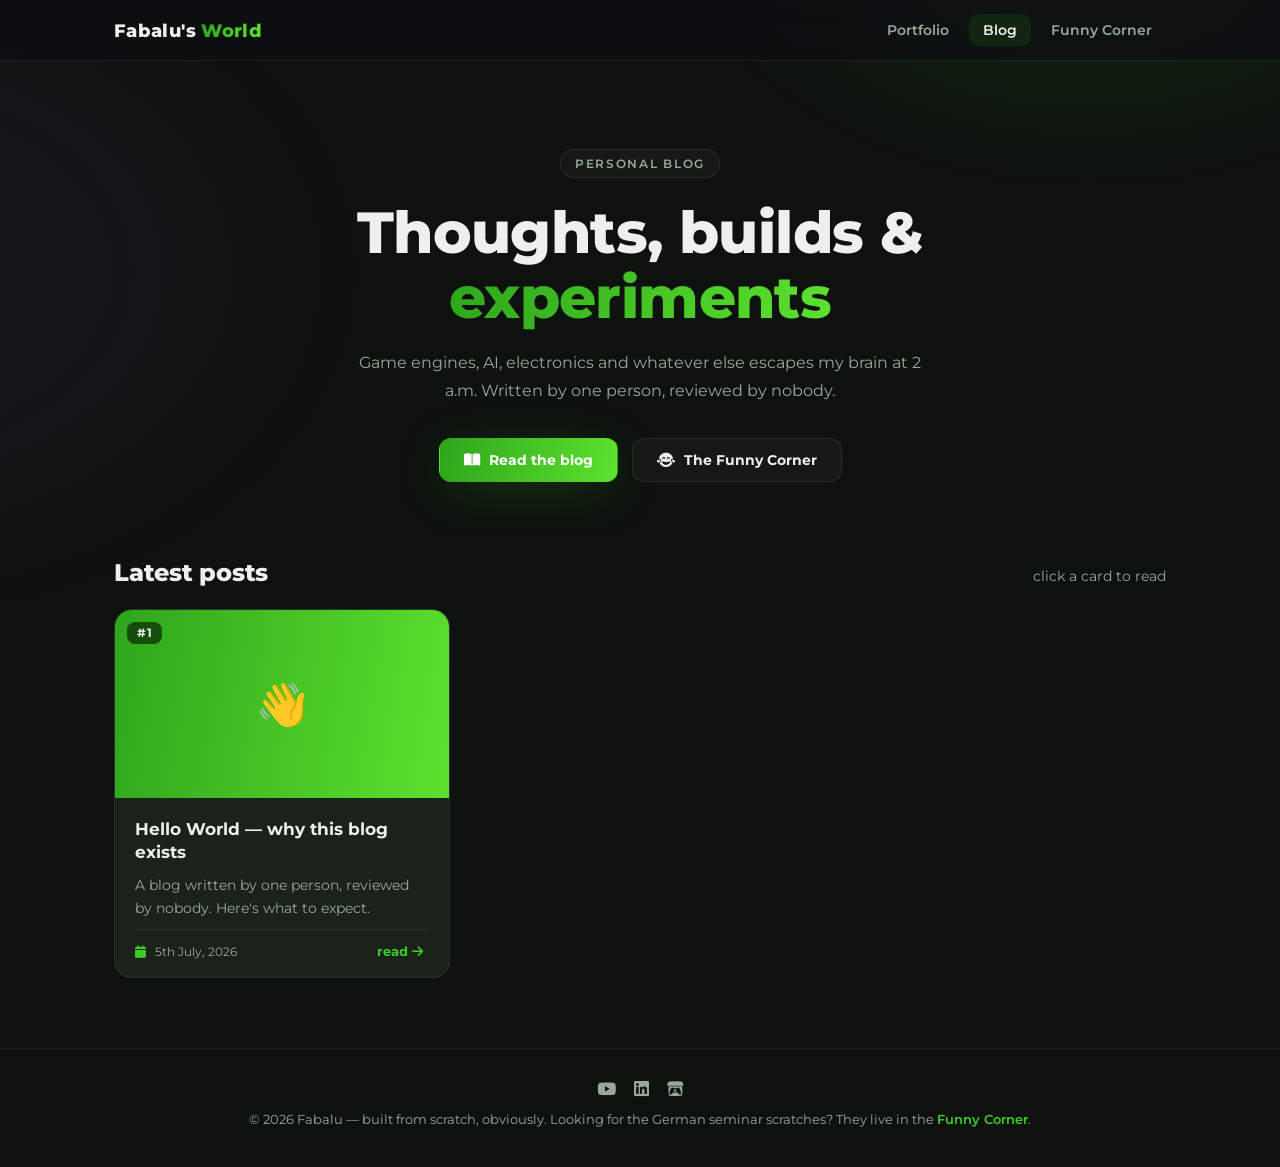
==== blog.html @ 144bfb70 "Turn site into a portfolio with CV green theme - index.html is now a portfolio (hero, stats, experie" ====
<!DOCTYPE html>
<html lang="en">
<head>
    <meta charset="UTF-8">
    <meta name="viewport" content="width=device-width, initial-scale=1.0">

    <link rel="stylesheet" href="https://cdnjs.cloudflare.com/ajax/libs/font-awesome/6.5.2/css/all.min.css">
    <link rel="stylesheet" type="text/css" href="css/style.css?v=3">

    <title>Blog — Fabalu's World</title>
</head>

<body class="page-blog" data-feed="data/posts.json">

    <nav class="site-nav">
        <div class="inner">
            <a class="brand" href="index.html">Fabalu's <span>World</span></a>
            <div class="links">
                <a href="index.html">Portfolio</a>
                <a href="blog.html" class="active">Blog</a>
                <a href="scratches.html">Funny Corner</a>
            </div>
        </div>
    </nav>

    <header class="hero">
        <div class="container">
            <span class="eyebrow">personal blog</span>
            <h1>Thoughts, builds &amp; <span class="grad">experiments</span></h1>
            <p class="sub">Game engines, AI, electronics and whatever else escapes my brain at 2 a.m. Written by one person, reviewed by nobody.</p>
            <div class="actions">
                <a class="btn btn-primary" href="#posts"><i class="fas fa-book-open"></i> Read the blog</a>
                <a class="btn btn-ghost" href="scratches.html"><i class="fas fa-face-grin-tears"></i> The Funny Corner</a>
            </div>
        </div>
    </header>

    <main class="container" id="posts">
        <div class="section-head">
            <h2>Latest posts</h2>
            <span class="hint">click a card to read</span>
        </div>
        <div class="post-grid"></div>
        <div class="empty-state" hidden>Nothing here yet — the good stuff is brewing. ☕</div>
    </main>

    <footer class="site-footer">
        <div class="icons">
            <a href="https://www.youtube.com/@fabalu7666" aria-label="YouTube"><i class="fab fa-youtube"></i></a>
            <a href="https://www.linkedin.com/in/fabalu/" aria-label="LinkedIn"><i class="fab fa-linkedin"></i></a>
            <a href="https://fabalu.itch.io" aria-label="itch.io"><i class="fab fa-itch-io"></i></a>
        </div>
        © 2026 Fabalu — built from scratch, obviously. Looking for the German seminar scratches? They live in the <a href="scratches.html">Funny Corner</a>.
    </footer>

    <div class="reader-overlay" id="overlay"></div>
    <article class="reader" id="reader" role="dialog" aria-modal="true">
        <div class="head">
            <div>
                <div class="title"></div>
                <div class="date"><i class="fas fa-calendar"></i><span></span></div>
            </div>
            <button class="close" aria-label="Close">&times;</button>
        </div>
        <div class="body"></div>
    </article>

    <template id="post-card">
        <div class="card reveal">
            <div class="thumb">
                <img alt="" loading="lazy">
                <span class="index"></span>
            </div>
            <div class="body">
                <h3 class="header"></h3>
                <p class="excerpt"></p>
                <div class="meta">
                    <span class="date-wrap"><i class="fas fa-calendar"></i><span class="date"></span></span>
                    <span class="read">read <i class="fas fa-arrow-right"></i></span>
                </div>
            </div>
        </div>
    </template>

    <script defer src="index.js?v=3"></script>
</body>
</html>
---- css/style.css ----
@import url('https://fonts.googleapis.com/css2?family=Montserrat:ital,wght@0,300;0,400;0,600;0,700;0,800;1,400&family=Lora:ital,wght@0,400;0,500;0,600;1,400&family=Caveat:wght@500;700&display=swap');

/* ------------------------------------------------- design tokens */
:root{
    --bg:          #0e120e;
    --bg-soft:     #141a14;
    --card:        #1a221a;
    --card-hover:  #202a20;
    --line:        rgba(255,255,255,.08);
    --text:        #ecf1ec;
    --muted:       #9aa89a;
    --accent:      #3ecc28;            /* cv green */
    --accent-soft: rgba(46,166,28,.14);
    --grad:        linear-gradient(100deg, #2EA61C, #5DE12E);
    --radius:      18px;
    --shadow:      0 18px 40px -18px rgba(0,0,0,.8);
    --glow:        0 10px 50px -10px rgba(46,166,28,.35);
}
.page-scratches{
    --accent:      #ffb454;            /* the funny corner runs on amber */
    --accent-soft: rgba(255,180,84,.14);
    --grad:        linear-gradient(100deg, #ffb454, #ff9a3d);
    --glow:        0 10px 50px -10px rgba(255,180,84,.30);
}

*{ margin:0; padding:0; box-sizing:border-box; }

html{ scroll-behavior:smooth; }

body{
    font-family:'Montserrat', sans-serif;
    background:var(--bg);
    color:var(--text);
    min-height:100vh;
    -webkit-font-smoothing:antialiased;
}

/* ambient background glow */
body::before{
    content:"";
    position:fixed; inset:0;
    background:
        radial-gradient(600px 400px at 85% -10%, var(--accent-soft), transparent 70%),
        radial-gradient(700px 500px at -10% 30%, rgba(80,80,160,.12), transparent 70%);
    pointer-events:none;
    z-index:-1;
}

::-webkit-scrollbar{ width:10px; }
::-webkit-scrollbar-thumb{ background:#33333e; border-radius:24px; }
::-webkit-scrollbar-thumb:hover{ background:#44444f; }
::-webkit-scrollbar-track{ background:var(--bg-soft); }

::selection{ background:var(--accent); color:#fff; }

a{ color:inherit; text-decoration:none; }
img{ display:block; max-width:100%; }

.container{ max-width:1100px; margin:0 auto; padding:0 24px; }

/* ------------------------------------------------- nav */
.site-nav{
    position:sticky; top:0; z-index:50;
    backdrop-filter:blur(14px);
    -webkit-backdrop-filter:blur(14px);
    background:rgba(14,14,18,.7);
    border-bottom:1px solid var(--line);
}
.site-nav .inner{
    max-width:1100px; margin:0 auto; padding:14px 24px;
    display:flex; align-items:center; justify-content:space-between; gap:16px;
}
.brand{ font-weight:800; font-size:1.15rem; letter-spacing:.02em; }
.brand span{
    background:var(--grad);
    -webkit-background-clip:text; background-clip:text;
    -webkit-text-fill-color:transparent; color:transparent;
}
.site-nav .links{ display:flex; gap:6px; }
.site-nav .links a{
    padding:8px 14px; border-radius:10px;
    font-size:.85rem; font-weight:600; color:var(--muted);
    transition:color .2s, background .2s;
}
.site-nav .links a:hover{ color:var(--text); background:rgba(255,255,255,.05); }
.site-nav .links a.active{ color:var(--text); background:var(--accent-soft); }

/* ------------------------------------------------- hero */
.hero{ padding:88px 0 40px; text-align:center; }
.hero .eyebrow{
    display:inline-block; padding:6px 14px;
    border:1px solid var(--line); border-radius:999px;
    font-size:.75rem; font-weight:600; letter-spacing:.14em; text-transform:uppercase;
    color:var(--muted); background:rgba(255,255,255,.03);
    margin-bottom:22px;
}
.hero h1{
    font-size:clamp(2.2rem, 5.5vw, 3.6rem);
    font-weight:800; line-height:1.12; letter-spacing:-.01em;
    max-width:18ch; margin:0 auto;
}
.hero h1 .grad{
    background:var(--grad);
    -webkit-background-clip:text; background-clip:text;
    -webkit-text-fill-color:transparent; color:transparent;
}
.hero .sub{
    margin:20px auto 0; max-width:52ch;
    color:var(--muted); font-size:1.02rem; line-height:1.7;
}
.hero .actions{
    margin-top:34px;
    display:flex; gap:14px; justify-content:center; flex-wrap:wrap;
}
.btn{
    display:inline-flex; align-items:center; gap:9px;
    padding:12px 24px; border-radius:12px;
    font-size:.9rem; font-weight:700; cursor:pointer;
    border:1px solid transparent;
    transition:transform .2s, box-shadow .2s, background .2s, border-color .2s;
}
.btn:hover{ transform:translateY(-2px); }
.btn-primary{ background:var(--grad); color:#fff; box-shadow:var(--glow); }
.btn-ghost{
    border-color:var(--line); color:var(--text);
    background:rgba(255,255,255,.03);
}
.btn-ghost:hover{ border-color:var(--accent); background:var(--accent-soft); }

/* ------------------------------------------------- posts */
.section-head{
    display:flex; align-items:baseline; justify-content:space-between;
    gap:16px; flex-wrap:wrap;
    padding:36px 0 22px;
}
.section-head h2{ font-size:1.5rem; font-weight:800; letter-spacing:-.01em; }
.section-head .hint{ color:var(--muted); font-size:.85rem; }

.post-grid{
    display:grid;
    grid-template-columns:repeat(auto-fill, minmax(300px, 1fr));
    gap:22px;
    padding-bottom:70px;
}

.card{
    background:var(--card);
    border:1px solid var(--line);
    border-radius:var(--radius);
    overflow:hidden;
    cursor:pointer;
    display:flex; flex-direction:column;
    transition:transform .25s ease, box-shadow .25s ease, border-color .25s ease, background .25s;
}
.card.reveal{ opacity:0; transform:translateY(18px); }   /* revealed by JS */
.card.reveal.visible{ opacity:1; transform:translateY(0); }
.card:hover{
    transform:translateY(-6px);
    border-color:rgba(255,255,255,.16);
    background:var(--card-hover);
    box-shadow:var(--shadow), var(--glow);
}
.card .thumb{ position:relative; aspect-ratio:16/9; overflow:hidden; }
.card .thumb img{
    width:100%; height:100%; object-fit:cover;
    transition:transform .4s ease;
}
.card:hover .thumb img{ transform:scale(1.06); }
.card .thumb .index{
    position:absolute; top:12px; left:12px;
    padding:4px 10px; border-radius:8px;
    background:rgba(0,0,0,.55); backdrop-filter:blur(6px);
    font-size:.72rem; font-weight:700; letter-spacing:.06em;
}
.card .thumb.no-image{
    background:var(--grad);
    display:flex; align-items:center; justify-content:center;
    font-size:2.6rem;
}
.card .body{ padding:20px 20px 18px; display:flex; flex-direction:column; gap:10px; flex:1; }
.card h3{ font-size:1.06rem; font-weight:700; line-height:1.35; }
.card .excerpt{
    color:var(--muted); font-size:.86rem; line-height:1.65;
    display:-webkit-box; -webkit-line-clamp:3; -webkit-box-orient:vertical; overflow:hidden;
}
.card .meta{
    margin-top:auto; padding-top:14px;
    border-top:1px solid var(--line);
    display:flex; justify-content:space-between; align-items:center;
    color:var(--muted); font-size:.78rem;
}
.card .meta i{ color:var(--accent); margin-right:6px; }
.card .read{ color:var(--accent); font-weight:700; font-size:.8rem; }

/* playful tilt on the scratches page */
.page-scratches .card:nth-child(odd):hover{ transform:translateY(-6px) rotate(-.7deg); }
.page-scratches .card:nth-child(even):hover{ transform:translateY(-6px) rotate(.7deg); }

.empty-state{
    text-align:center; color:var(--muted);
    padding:60px 0 90px; font-size:.95rem;
}

/* ------------------------------------------------- reader modal */
.reader-overlay{
    position:fixed; inset:0; z-index:90;
    background:rgba(8,8,12,.72);
    backdrop-filter:blur(6px); -webkit-backdrop-filter:blur(6px);
    opacity:0; pointer-events:none;
    transition:opacity .25s ease;
}
.reader-overlay.active{ opacity:1; pointer-events:all; }

.reader{
    position:fixed; z-index:100;
    top:50%; left:50%;
    transform:translate(-50%, -46%) scale(.96);
    width:min(760px, 92vw);
    max-height:84vh;
    display:flex; flex-direction:column;
    background:var(--bg-soft);
    border:1px solid var(--line);
    border-radius:20px;
    box-shadow:var(--shadow), var(--glow);
    opacity:0; pointer-events:none;
    transition:opacity .25s ease, transform .25s ease;
}
.reader.active{
    opacity:1; pointer-events:all;
    transform:translate(-50%, -50%) scale(1);
}
.reader .head{
    padding:22px 28px 18px;
    border-bottom:1px solid var(--line);
    display:flex; align-items:flex-start; gap:16px;
}
.reader .head .title{ font-size:1.3rem; font-weight:800; line-height:1.3; flex:1; }
.reader .head .date{ color:var(--muted); font-size:.8rem; margin-top:8px; }
.reader .head .date i{ color:var(--accent); margin-right:6px; }
.reader .close{
    background:rgba(255,255,255,.05);
    border:1px solid var(--line);
    color:var(--muted);
    width:38px; height:38px; border-radius:10px;
    font-size:1.25rem; line-height:1;
    cursor:pointer; flex-shrink:0;
    transition:color .2s, background .2s, transform .2s;
}
.reader .close:hover{ color:#fff; background:var(--accent); transform:rotate(90deg); }
.reader .body{
    padding:26px 30px 34px;
    overflow-y:auto;
    font-family:'Lora', serif;
    font-size:1.02rem; line-height:1.85;
    color:#d6d6de;
}

/* ------------------------------------------------- footer */
.site-footer{
    border-top:1px solid var(--line);
    padding:30px 0 40px;
    color:var(--muted); font-size:.82rem;
    text-align:center;
}
.site-footer a{ color:var(--accent); font-weight:600; }
.site-footer .icons{ margin-bottom:12px; display:flex; gap:18px; justify-content:center; font-size:1.05rem; }
.site-footer .icons a{ color:var(--muted); transition:color .2s, transform .2s; }
.site-footer .icons a:hover{ color:var(--accent); transform:translateY(-2px); }

/* ------------------------------------------------- scratches flavour */
.scratch-note{
    font-family:'Caveat', cursive;
    font-size:1.45rem; color:var(--accent);
    transform:rotate(-1.5deg);
    display:inline-block;
    margin-top:14px;
}

/* ------------------------------------------------- motion & small screens */
/* ------------------------------------------------- portfolio */
.portfolio-hero{
    padding:80px 0 30px;
}
.portfolio-hero .inner{
    display:flex; align-items:center; gap:48px;
    max-width:1100px; margin:0 auto; padding:0 24px;
}
.portfolio-hero .intro{ flex:1; }
.portfolio-hero .intro .eyebrow{
    display:inline-block; padding:6px 14px;
    border:1px solid var(--line); border-radius:999px;
    font-size:.75rem; font-weight:600; letter-spacing:.14em; text-transform:uppercase;
    color:var(--muted); background:rgba(255,255,255,.03);
    margin-bottom:22px;
}
.portfolio-hero h1{
    font-size:clamp(2.1rem, 4.6vw, 3.3rem);
    font-weight:800; line-height:1.14; letter-spacing:-.01em;
}
.portfolio-hero h1 .grad{
    background:var(--grad);
    -webkit-background-clip:text; background-clip:text;
    -webkit-text-fill-color:transparent; color:transparent;
}
.portfolio-hero .sub{
    margin-top:18px; max-width:56ch;
    color:var(--muted); font-size:1rem; line-height:1.75;
}
.portfolio-hero .actions{ margin-top:30px; display:flex; gap:14px; flex-wrap:wrap; }
.avatar{
    width:min(240px, 30vw); aspect-ratio:1; border-radius:50%;
    padding:5px; background:var(--grad);
    box-shadow:var(--glow);
    flex-shrink:0;
}
.avatar img{ width:100%; height:100%; object-fit:cover; border-radius:50%; }

.stats{
    display:grid; grid-template-columns:repeat(auto-fit, minmax(170px, 1fr));
    gap:16px; padding:34px 0 10px;
}
.stat{
    background:var(--card); border:1px solid var(--line);
    border-radius:var(--radius); padding:20px 22px;
    text-align:center;
}
.stat .num{
    font-size:1.7rem; font-weight:800;
    background:var(--grad);
    -webkit-background-clip:text; background-clip:text;
    -webkit-text-fill-color:transparent; color:transparent;
}
.stat .label{ margin-top:4px; color:var(--muted); font-size:.8rem; font-weight:600; }

.timeline{ position:relative; padding-left:26px; margin-bottom:26px; }
.timeline::before{
    content:""; position:absolute; left:6px; top:6px; bottom:6px;
    width:2px; background:linear-gradient(var(--accent), transparent);
    opacity:.45;
}
.tl-item{ position:relative; padding:0 0 30px 22px; }
.tl-item::before{
    content:""; position:absolute; left:-26px; top:5px;
    width:14px; height:14px; border-radius:50%;
    background:var(--bg); border:3px solid var(--accent);
    margin-left:1px;
    box-shadow:0 0 12px rgba(46,166,28,.5);
}
.tl-item .when{
    font-size:.75rem; font-weight:700; letter-spacing:.08em; text-transform:uppercase;
    color:var(--accent);
}
.tl-item h3{ font-size:1.05rem; font-weight:700; margin:6px 0 2px; }
.tl-item .where{ color:var(--muted); font-size:.85rem; font-weight:600; }
.tl-item p{ margin-top:10px; color:var(--muted); font-size:.88rem; line-height:1.7; max-width:70ch; }
.tl-item a{ color:var(--accent); font-weight:600; }

.chips{ display:flex; flex-wrap:wrap; gap:10px; padding-bottom:40px; }
.chip{
    padding:8px 16px; border-radius:999px;
    background:var(--card); border:1px solid var(--line);
    font-size:.82rem; font-weight:600; color:var(--text);
    transition:border-color .2s, background .2s, transform .2s;
}
.chip:hover{ border-color:var(--accent); background:var(--accent-soft); transform:translateY(-2px); }

.project-link{ text-decoration:none; }
.card .tags{ display:flex; gap:8px; flex-wrap:wrap; }
.card .tag{
    font-size:.68rem; font-weight:700; letter-spacing:.05em; text-transform:uppercase;
    padding:3px 9px; border-radius:6px;
    background:var(--accent-soft); color:var(--accent);
}

.contact-cta{
    text-align:center;
    background:var(--card); border:1px solid var(--line); border-radius:24px;
    padding:52px 30px; margin:20px 0 70px;
    position:relative; overflow:hidden;
}
.contact-cta::before{
    content:""; position:absolute; inset:0;
    background:radial-gradient(420px 200px at 50% -40%, var(--accent-soft), transparent 70%);
    pointer-events:none;
}
.contact-cta h2{ font-size:1.6rem; font-weight:800; }
.contact-cta p{ color:var(--muted); margin:12px auto 26px; max-width:48ch; line-height:1.7; }

@media (max-width: 760px){
    .portfolio-hero .inner{ flex-direction:column-reverse; text-align:center; }
    .portfolio-hero .actions{ justify-content:center; }
    .portfolio-hero .sub{ margin-inline:auto; }
}

@media (prefers-reduced-motion: reduce){
    *{ transition:none !important; animation:none !important; }
    .card.reveal{ opacity:1; transform:none; }
}
@media (max-width: 560px){
    .hero{ padding:56px 0 26px; }
    .site-nav .links a{ padding:7px 10px; font-size:.78rem; }
    .reader .head{ padding:18px 20px 14px; }
    .reader .body{ padding:20px 20px 28px; }
}
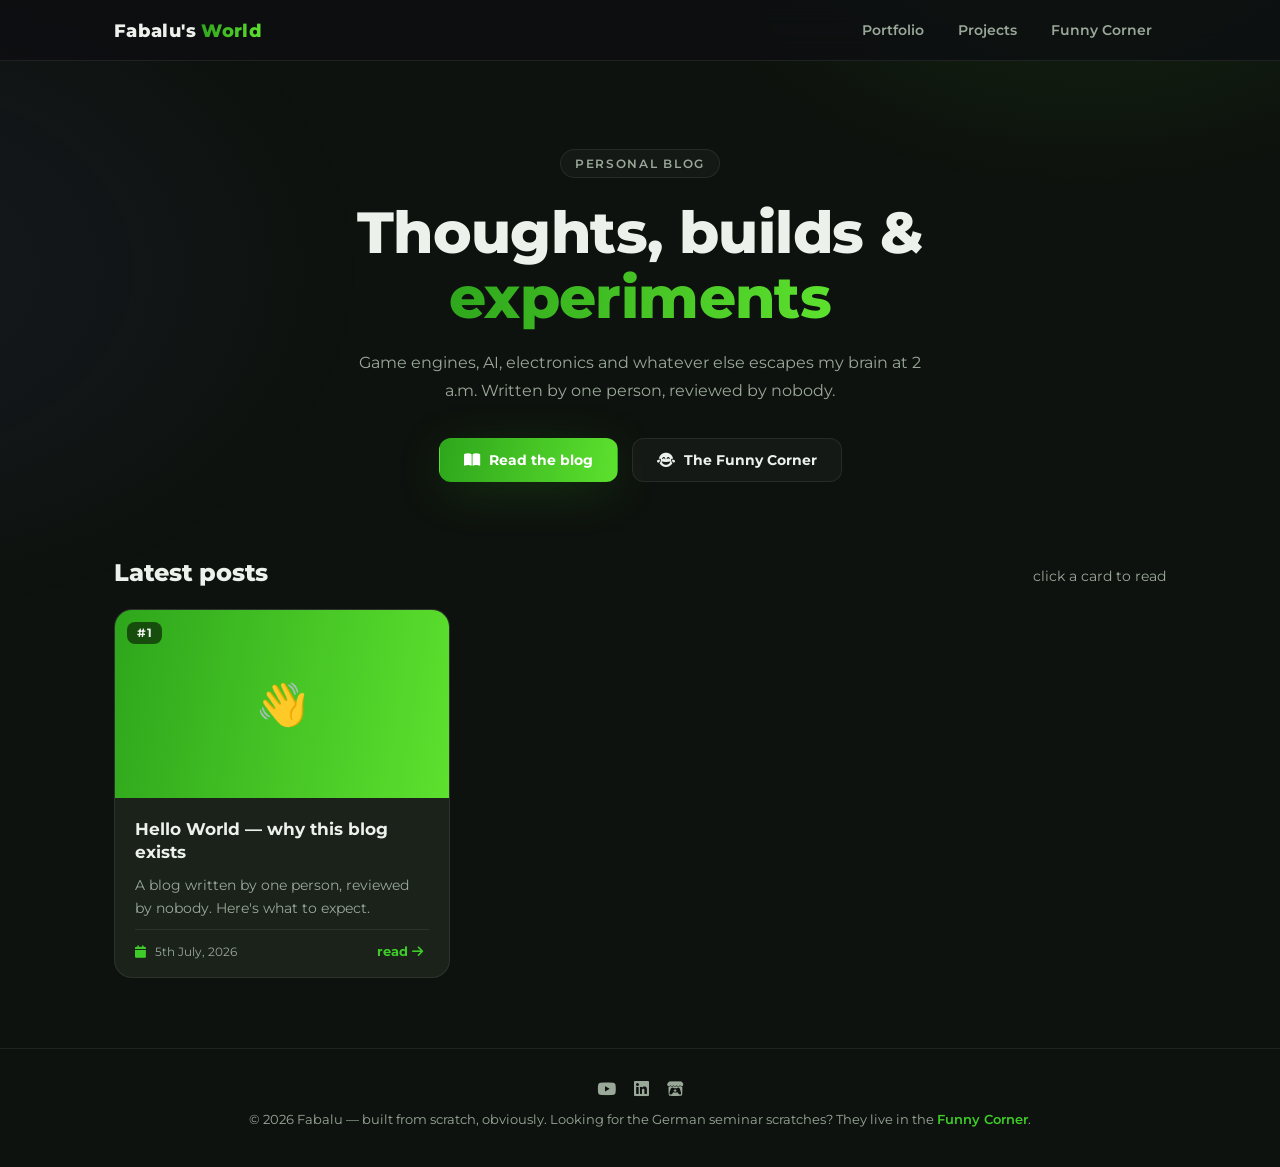
==== commit 99adee24: "Add Projects section with full project pages - Replace Blog nav tab with Projects across all pages (" ====
--- a/blog.html
+++ b/blog.html
@@ -5,7 +5,7 @@
     <meta name="viewport" content="width=device-width, initial-scale=1.0">
 
     <link rel="stylesheet" href="https://cdnjs.cloudflare.com/ajax/libs/font-awesome/6.5.2/css/all.min.css">
-    <link rel="stylesheet" type="text/css" href="css/style.css?v=3">
+    <link rel="stylesheet" type="text/css" href="css/style.css?v=5">
 
     <title>Blog — Fabalu's World</title>
 </head>
@@ -17,7 +17,7 @@
             <a class="brand" href="index.html">Fabalu's <span>World</span></a>
             <div class="links">
                 <a href="index.html">Portfolio</a>
-                <a href="blog.html" class="active">Blog</a>
+                <a href="projects.html">Projects</a>
                 <a href="scratches.html">Funny Corner</a>
             </div>
         </div>
@@ -82,6 +82,6 @@
         </div>
     </template>
 
-    <script defer src="index.js?v=3"></script>
+    <script defer src="index.js?v=5"></script>
 </body>
 </html>
--- a/css/style.css
+++ b/css/style.css
@@ -307,14 +307,6 @@
     color:var(--muted); font-size:1rem; line-height:1.75;
 }
 .portfolio-hero .actions{ margin-top:30px; display:flex; gap:14px; flex-wrap:wrap; }
-.avatar{
-    width:min(240px, 30vw); aspect-ratio:1; border-radius:50%;
-    padding:5px; background:var(--grad);
-    box-shadow:var(--glow);
-    flex-shrink:0;
-}
-.avatar img{ width:100%; height:100%; object-fit:cover; border-radius:50%; }
-
 .stats{
     display:grid; grid-template-columns:repeat(auto-fit, minmax(170px, 1fr));
     gap:16px; padding:34px 0 10px;
@@ -387,10 +379,121 @@
 .contact-cta p{ color:var(--muted); margin:12px auto 26px; max-width:48ch; line-height:1.7; }
 
 @media (max-width: 760px){
-    .portfolio-hero .inner{ flex-direction:column-reverse; text-align:center; }
+    .portfolio-hero .inner{ flex-direction:column; text-align:center; }
     .portfolio-hero .actions{ justify-content:center; }
     .portfolio-hero .sub{ margin-inline:auto; }
 }
+
+/* ------------------------------------------------- project cards (link out to full page) */
+.card .card-role{
+    font-size:.72rem; font-weight:700; letter-spacing:.04em; text-transform:uppercase;
+    color:var(--accent);
+}
+.card.featured{ grid-column:1 / -1; }
+.card.featured .thumb{ aspect-ratio:21/9; }
+@media (min-width: 760px){
+    .card.featured{ flex-direction:row; }
+    .card.featured .thumb{ aspect-ratio:auto; flex:1.2; min-height:280px; }
+    .card.featured .body{ flex:1; justify-content:center; }
+    .card.featured h3{ font-size:1.5rem; }
+    .card.featured .excerpt{ -webkit-line-clamp:4; font-size:.95rem; }
+}
+
+/* ------------------------------------------------- project detail page */
+.proj-hero{
+    position:relative;
+    min-height:clamp(320px, 52vh, 560px);
+    display:flex; align-items:flex-end;
+    background-size:cover; background-position:center;
+    border-bottom:1px solid var(--line);
+}
+.proj-hero::after{
+    content:""; position:absolute; inset:0;
+    background:linear-gradient(to top, var(--bg) 4%, rgba(14,18,14,.55) 45%, rgba(14,18,14,.25) 100%);
+}
+.proj-hero .inner{
+    position:relative; z-index:2;
+    max-width:900px; margin:0 auto; width:100%;
+    padding:0 24px 40px;
+}
+.proj-hero .back{
+    display:inline-flex; align-items:center; gap:8px;
+    color:var(--text); font-size:.82rem; font-weight:600;
+    margin-bottom:20px; opacity:.85;
+}
+.proj-hero .back:hover{ color:var(--accent); }
+.proj-hero h1{ font-size:clamp(2rem, 5vw, 3.2rem); font-weight:800; line-height:1.1; }
+.proj-hero .subtitle{ margin-top:12px; color:#d8ddd8; font-size:1.05rem; max-width:60ch; line-height:1.6; }
+.proj-hero .meta-row{
+    margin-top:18px; display:flex; flex-wrap:wrap; gap:8px 18px; align-items:center;
+    font-size:.82rem; color:var(--muted);
+}
+.proj-hero .meta-row .pill{
+    padding:5px 12px; border-radius:999px;
+    background:var(--accent-soft); color:var(--accent); font-weight:700;
+}
+
+.proj-body{ max-width:760px; margin:0 auto; padding:44px 24px 20px; }
+.proj-body .tags{ display:flex; flex-wrap:wrap; gap:8px; margin-bottom:34px; }
+.proj-body .tags .tag{
+    font-size:.7rem; font-weight:700; letter-spacing:.05em; text-transform:uppercase;
+    padding:4px 11px; border-radius:6px; background:var(--card); border:1px solid var(--line); color:var(--muted);
+}
+.proj-body .prose{ font-family:'Lora', serif; font-size:1.06rem; line-height:1.85; color:#d6dbd6; }
+.proj-body .prose h2{
+    font-family:'Montserrat', sans-serif;
+    font-size:1.35rem; font-weight:800; color:var(--text);
+    margin:38px 0 4px; letter-spacing:-.01em;
+}
+.proj-body .prose p{ margin:14px 0; }
+.proj-body .prose strong{ color:var(--text); }
+.proj-body .prose em{ color:#c3e8bb; font-style:italic; }
+
+.specs{
+    margin:14px 0 40px;
+    background:var(--card); border:1px solid var(--line); border-radius:var(--radius);
+    overflow:hidden;
+}
+.specs h3{
+    font-size:.8rem; font-weight:800; letter-spacing:.1em; text-transform:uppercase;
+    color:var(--accent); padding:16px 20px; border-bottom:1px solid var(--line);
+}
+.specs dl{ display:grid; grid-template-columns:minmax(120px, 38%) 1fr; }
+.specs dt{ padding:11px 20px; font-size:.85rem; font-weight:700; color:var(--muted); border-top:1px solid var(--line); }
+.specs dd{ padding:11px 20px; font-size:.85rem; color:var(--text); border-top:1px solid var(--line); }
+.specs dl > dt:first-of-type, .specs dl > dt:first-of-type + dd{ border-top:none; }
+
+.gallery{ max-width:1000px; margin:0 auto; padding:10px 24px 60px; }
+.gallery h3{
+    font-size:.8rem; font-weight:800; letter-spacing:.1em; text-transform:uppercase;
+    color:var(--muted); margin-bottom:18px;
+}
+.gallery .grid{ display:grid; grid-template-columns:repeat(auto-fill, minmax(240px, 1fr)); gap:16px; }
+.gallery figure{
+    background:var(--card); border:1px solid var(--line); border-radius:14px; overflow:hidden;
+    cursor:zoom-in; transition:transform .2s, border-color .2s;
+}
+.gallery figure:hover{ transform:translateY(-4px); border-color:var(--accent); }
+.gallery img{ width:100%; height:190px; object-fit:cover; display:block; }
+.gallery figcaption{ padding:12px 14px; font-size:.78rem; color:var(--muted); line-height:1.5; }
+
+/* lightbox */
+.lightbox{
+    position:fixed; inset:0; z-index:120;
+    background:rgba(6,8,6,.92);
+    display:flex; align-items:center; justify-content:center; flex-direction:column;
+    padding:30px;
+    opacity:0; pointer-events:none; transition:opacity .2s;
+}
+.lightbox.active{ opacity:1; pointer-events:all; }
+.lightbox img{ max-width:94vw; max-height:82vh; border-radius:10px; box-shadow:var(--shadow); }
+.lightbox .cap{ color:#cfd4cf; font-size:.85rem; margin-top:16px; max-width:70ch; text-align:center; }
+.lightbox .x{
+    position:absolute; top:22px; right:26px;
+    background:rgba(255,255,255,.08); border:1px solid var(--line); color:#fff;
+    width:44px; height:44px; border-radius:12px; font-size:1.5rem; cursor:pointer;
+}
+.lightbox .x:hover{ background:var(--accent); }
 
 @media (prefers-reduced-motion: reduce){
     *{ transition:none !important; animation:none !important; }
@@ -401,4 +504,8 @@
     .site-nav .links a{ padding:7px 10px; font-size:.78rem; }
     .reader .head{ padding:18px 20px 14px; }
     .reader .body{ padding:20px 20px 28px; }
-}
+    .specs dl{ grid-template-columns:1fr; }
+    .specs dt{ padding-bottom:2px; border-top:1px solid var(--line); }
+    .specs dd{ padding-top:2px; border-top:none; }
+    .specs dl > dt:first-of-type + dd{ border-top:none; }
+}
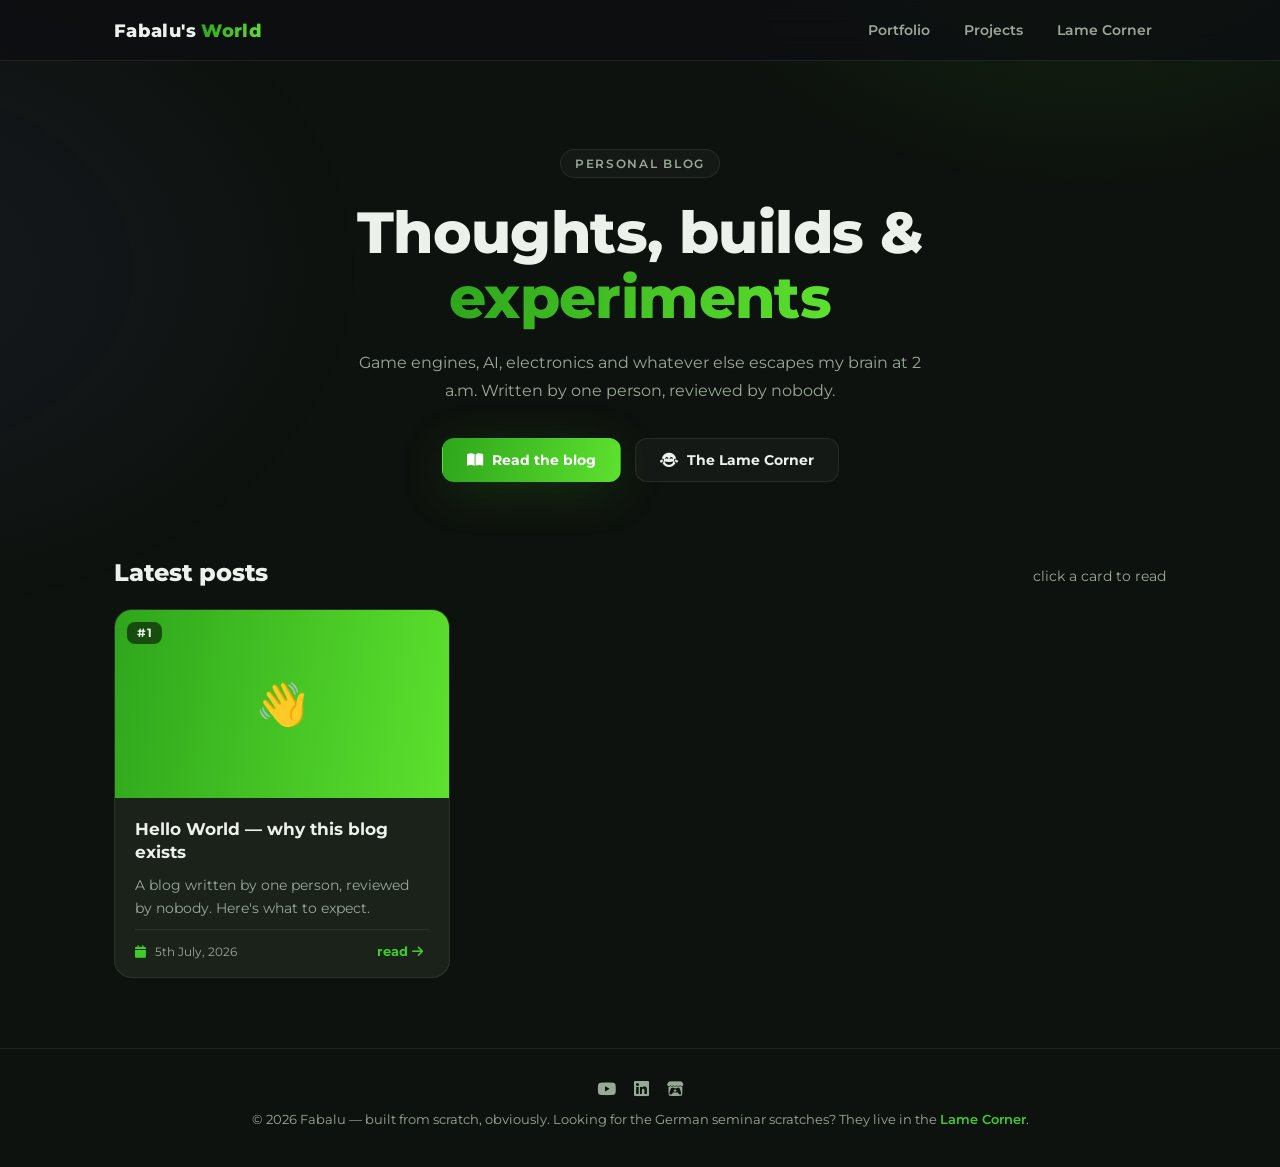
==== commit 3f977b2d: "Story Updated" ====
--- a/blog.html
+++ b/blog.html
@@ -5,7 +5,7 @@
     <meta name="viewport" content="width=device-width, initial-scale=1.0">
 
     <link rel="stylesheet" href="https://cdnjs.cloudflare.com/ajax/libs/font-awesome/6.5.2/css/all.min.css">
-    <link rel="stylesheet" type="text/css" href="css/style.css?v=5">
+    <link rel="stylesheet" type="text/css" href="css/style.css?v=6">
 
     <title>Blog — Fabalu's World</title>
 </head>
@@ -18,7 +18,7 @@
             <div class="links">
                 <a href="index.html">Portfolio</a>
                 <a href="projects.html">Projects</a>
-                <a href="scratches.html">Funny Corner</a>
+                <a href="scratches.html">Lame Corner</a>
             </div>
         </div>
     </nav>
@@ -30,7 +30,7 @@
             <p class="sub">Game engines, AI, electronics and whatever else escapes my brain at 2 a.m. Written by one person, reviewed by nobody.</p>
             <div class="actions">
                 <a class="btn btn-primary" href="#posts"><i class="fas fa-book-open"></i> Read the blog</a>
-                <a class="btn btn-ghost" href="scratches.html"><i class="fas fa-face-grin-tears"></i> The Funny Corner</a>
+                <a class="btn btn-ghost" href="scratches.html"><i class="fas fa-face-grin-tears"></i> The Lame Corner</a>
             </div>
         </div>
     </header>
@@ -50,7 +50,7 @@
             <a href="https://www.linkedin.com/in/fabalu/" aria-label="LinkedIn"><i class="fab fa-linkedin"></i></a>
             <a href="https://fabalu.itch.io" aria-label="itch.io"><i class="fab fa-itch-io"></i></a>
         </div>
-        © 2026 Fabalu — built from scratch, obviously. Looking for the German seminar scratches? They live in the <a href="scratches.html">Funny Corner</a>.
+        © 2026 Fabalu — built from scratch, obviously. Looking for the German seminar scratches? They live in the <a href="scratches.html">Lame Corner</a>.
     </footer>
 
     <div class="reader-overlay" id="overlay"></div>
--- a/css/style.css
+++ b/css/style.css
@@ -389,6 +389,27 @@
     font-size:.72rem; font-weight:700; letter-spacing:.04em; text-transform:uppercase;
     color:var(--accent);
 }
+/* "story soon" cards */
+.card.is-soon{ opacity:.9; }
+.card.is-soon .thumb.no-image{ filter:saturate(.7); }
+.soon-badge{
+    position:absolute; top:12px; right:12px;
+    padding:4px 11px; border-radius:999px;
+    background:rgba(0,0,0,.55); backdrop-filter:blur(6px);
+    border:1px solid var(--line);
+    font-size:.66rem; font-weight:800; letter-spacing:.08em; text-transform:uppercase;
+    color:var(--accent);
+}
+.muted-read{ color:var(--muted); font-weight:700; font-size:.8rem; }
+.section-head a.hint:hover{ color:var(--accent); }
+
+/* detail-page kicker above the title */
+.proj-hero .kicker{
+    font-family:'Caveat', cursive;
+    font-size:1.6rem; color:var(--accent); line-height:1;
+    margin-bottom:2px;
+}
+
 .card.featured{ grid-column:1 / -1; }
 .card.featured .thumb{ aspect-ratio:21/9; }
 @media (min-width: 760px){
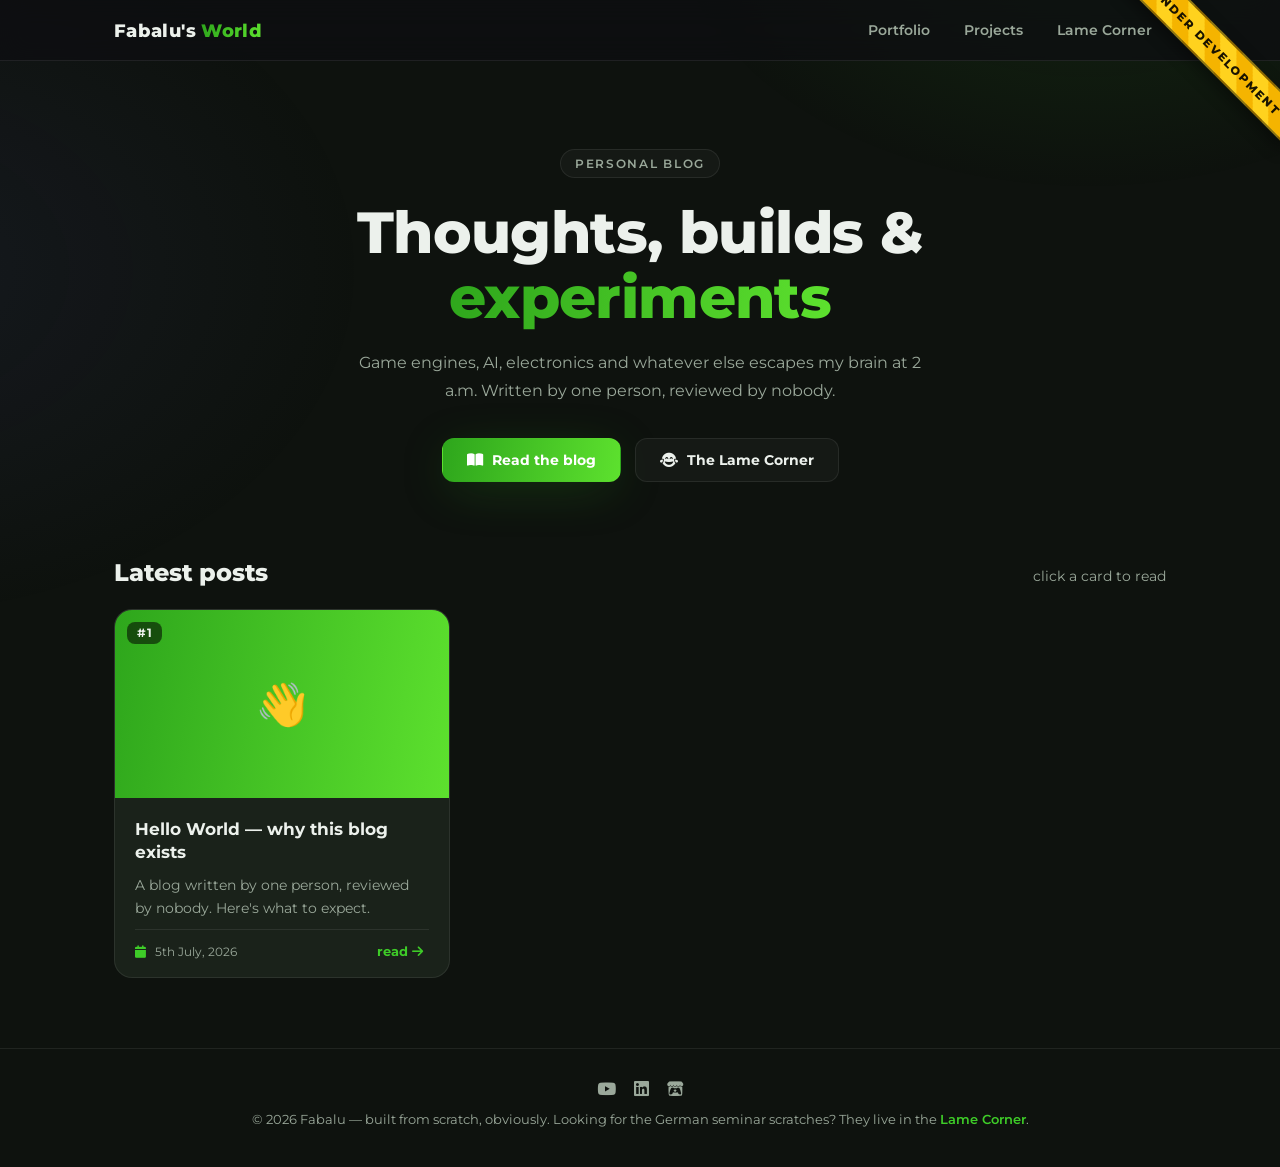
==== commit 2f85198d: "Add under-development corner ribbon; replace stat cards with a human intro - Yellow diagonal 'Under " ====
--- a/blog.html
+++ b/blog.html
@@ -5,13 +5,15 @@
     <meta name="viewport" content="width=device-width, initial-scale=1.0">
 
     <link rel="stylesheet" href="https://cdnjs.cloudflare.com/ajax/libs/font-awesome/6.5.2/css/all.min.css">
-    <link rel="stylesheet" type="text/css" href="css/style.css?v=6">
+    <link rel="stylesheet" type="text/css" href="css/style.css?v=7">
 
     <title>Blog — Fabalu's World</title>
 </head>
 
 <body class="page-blog" data-feed="data/posts.json">
 
+
+    <div class="dev-ribbon" aria-hidden="true"><span>Under Development</span></div>
     <nav class="site-nav">
         <div class="inner">
             <a class="brand" href="index.html">Fabalu's <span>World</span></a>
--- a/css/style.css
+++ b/css/style.css
@@ -530,3 +530,53 @@
     .specs dd{ padding-top:2px; border-top:none; }
     .specs dl > dt:first-of-type + dd{ border-top:none; }
 }
+
+/* ------------------------------------------------- under-development corner ribbon */
+.dev-ribbon{
+    position:fixed; top:0; right:0; width:170px; height:170px;
+    overflow:hidden; z-index:200; pointer-events:none;
+}
+.dev-ribbon span{
+    position:absolute; top:34px; right:-52px;
+    display:block; width:230px; padding:9px 0;
+    text-align:center;
+    background:repeating-linear-gradient(45deg, #ffd21e, #ffd21e 16px, #f5b400 16px, #f5b400 32px);
+    color:#1a1400; font-family:'Montserrat', sans-serif;
+    font-weight:800; font-size:.72rem; letter-spacing:.14em; text-transform:uppercase;
+    transform:rotate(45deg);
+    box-shadow:0 6px 16px rgba(0,0,0,.4);
+    border-top:2px solid rgba(0,0,0,.45); border-bottom:2px solid rgba(0,0,0,.45);
+}
+@media (max-width: 560px){
+    .dev-ribbon{ width:132px; height:132px; }
+    .dev-ribbon span{ width:190px; top:26px; right:-46px; font-size:.62rem; padding:7px 0; }
+}
+/* keep nav links clear of the corner ribbon once the bar goes full-bleed */
+@media (max-width: 1148px){
+    .site-nav .inner{ padding-right:120px; }
+}
+@media (max-width: 560px){
+    .site-nav .inner{ padding-right:96px; }
+    .site-nav .links{ flex-wrap:wrap; justify-content:flex-end; }
+}
+
+/* ------------------------------------------------- "a few true things" intro (replaces stat cards) */
+.true-things{ padding:36px 0 14px; }
+.true-things h2{
+    font-family:'Caveat', cursive;
+    font-size:2rem; color:var(--accent); font-weight:700;
+    transform:rotate(-1deg); margin-bottom:20px;
+}
+.true-things ul{ list-style:none; display:grid; gap:14px; max-width:70ch; }
+.true-things li{
+    position:relative; padding-left:34px;
+    font-size:1.06rem; line-height:1.55; color:#d6dbd6;
+}
+.true-things li::before{
+    content:"\2192";                       /* → */
+    position:absolute; left:0; top:0;
+    color:var(--accent); font-weight:800;
+    transition:transform .2s;
+}
+.true-things li:hover::before{ transform:translateX(4px); }
+.true-things li b{ color:var(--text); font-weight:700; }
